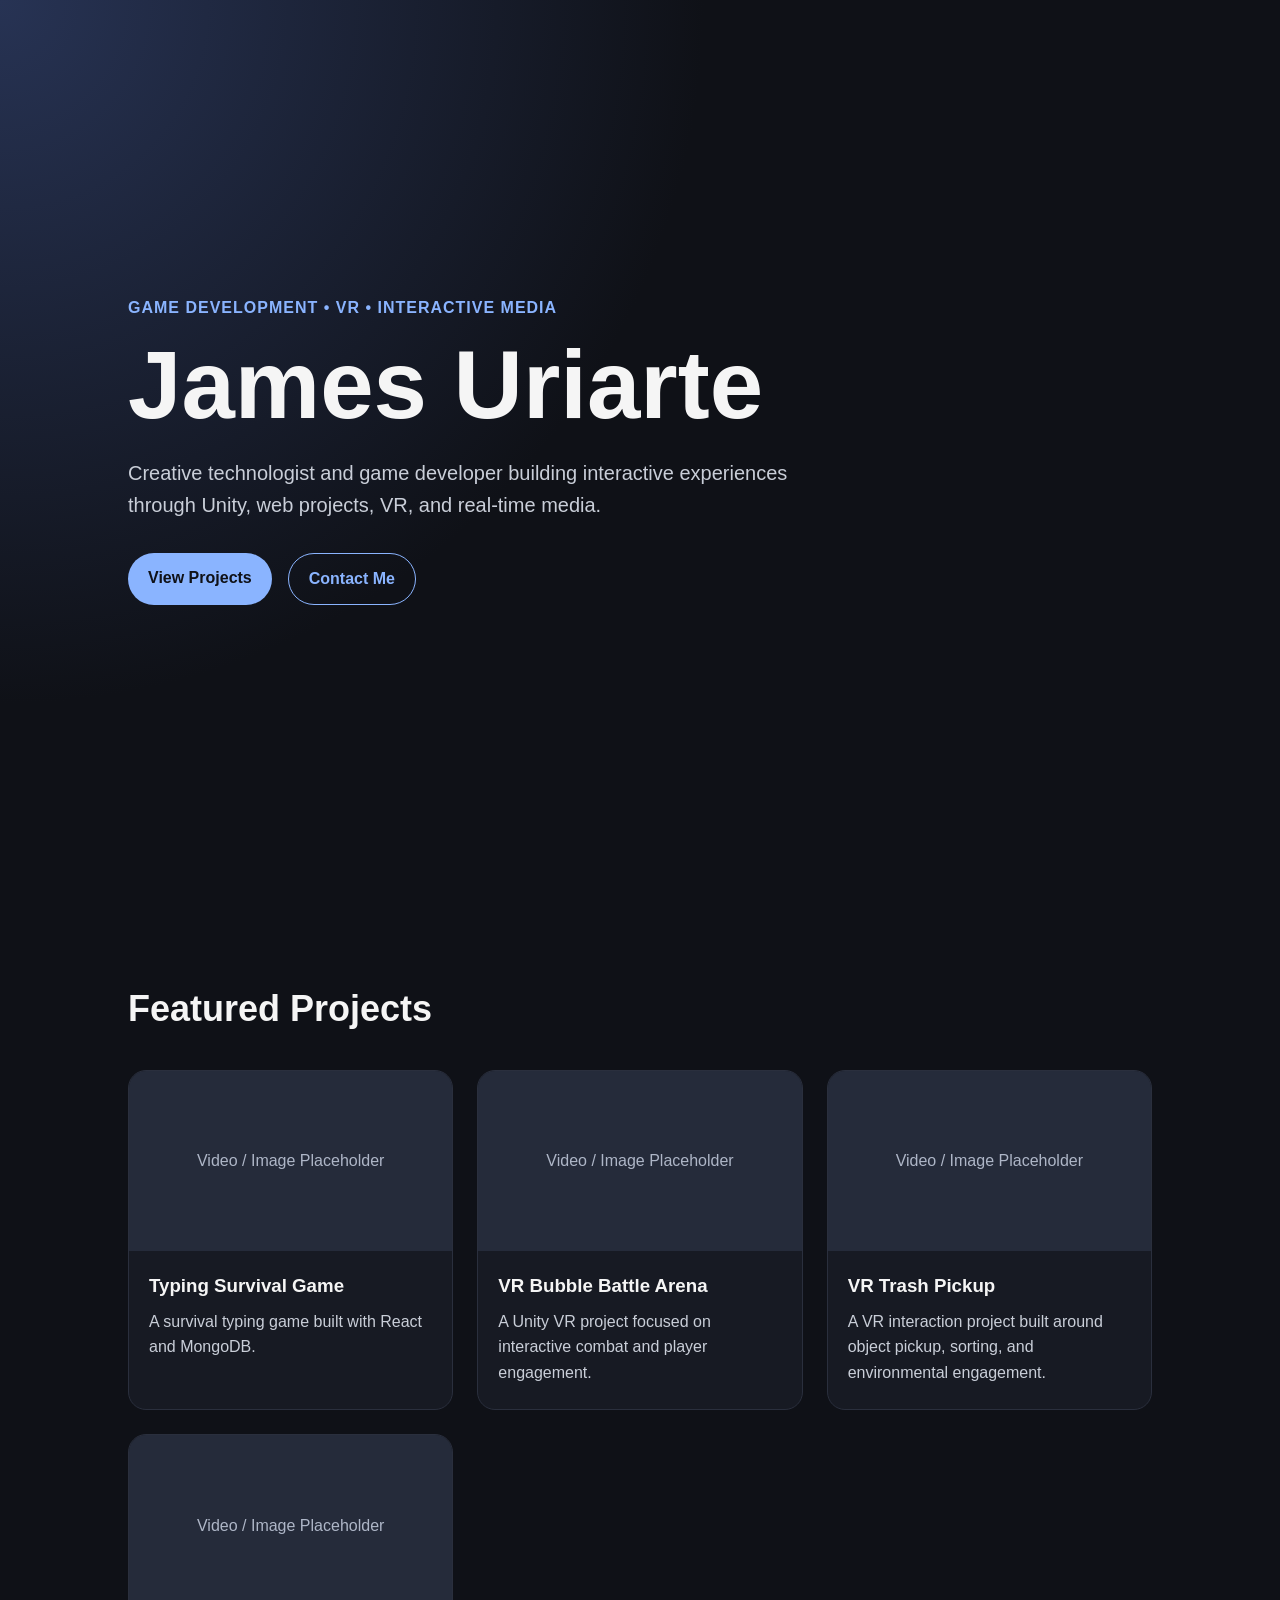
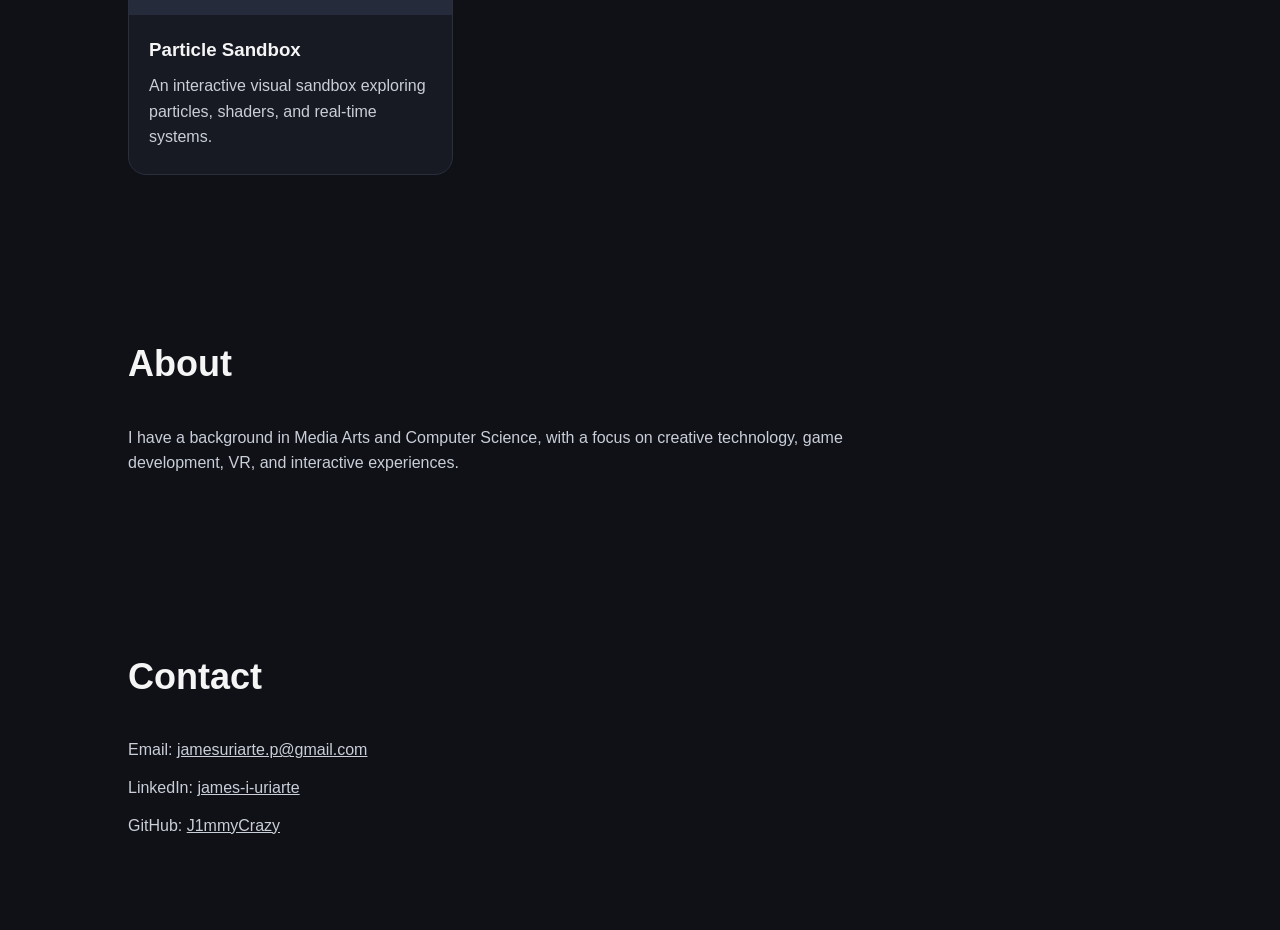
==== index.html @ 33bef52c "Build homepage layout" ====
<!DOCTYPE html>
<html lang="en">
<head>
  <meta charset="UTF-8" />
  <meta name="viewport" content="width=device-width, initial-scale=1.0" />
  <title>James Uriarte | Portfolio</title>
  <link rel="stylesheet" href="style.css" />
</head>
<body>
  <header class="hero">
    <p class="eyebrow">Game Development • VR • Interactive Media</p>
    <h1>James Uriarte</h1>
    <p class="hero-text">
      Creative technologist and game developer building interactive experiences through Unity, web projects, VR, and real-time media.
    </p>

    <div class="hero-buttons">
      <a href="#projects" class="button primary">View Projects</a>
      <a href="#contact" class="button secondary">Contact Me</a>
    </div>
  </header>

  <main>
    <section id="projects" class="section">
      <h2>Featured Projects</h2>

      <div class="project-grid">
        <article class="project-card">
          <div class="project-media">Video / Image Placeholder</div>
          <h3>Typing Survival Game</h3>
          <p>A survival typing game built with React and MongoDB.</p>
        </article>

        <article class="project-card">
          <div class="project-media">Video / Image Placeholder</div>
          <h3>VR Bubble Battle Arena</h3>
          <p>A Unity VR project focused on interactive combat and player engagement.</p>
        </article>

        <article class="project-card">
          <div class="project-media">Video / Image Placeholder</div>
          <h3>VR Trash Pickup</h3>
          <p>A VR interaction project built around object pickup, sorting, and environmental engagement.</p>
        </article>

        <article class="project-card">
          <div class="project-media">Video / Image Placeholder</div>
          <h3>Particle Sandbox</h3>
          <p>An interactive visual sandbox exploring particles, shaders, and real-time systems.</p>
        </article>
      </div>
    </section>

    <section id="about" class="section">
      <h2>About</h2>
      <p>
        I have a background in Media Arts and Computer Science, with a focus on creative technology,
        game development, VR, and interactive experiences.
      </p>
    </section>

    <section id="contact" class="section">
      <h2>Contact</h2>
      <p>Email: <a href="mailto:jamesuriarte.p@gmail.com">jamesuriarte.p@gmail.com</a></p>
      <p>LinkedIn: <a href="https://www.linkedin.com/in/james-i-uriarte/" target="_blank">james-i-uriarte</a></p>
      <p>GitHub: <a href="https://github.com/J1mmyCrazy" target="_blank">J1mmyCrazy</a></p>
    </section>
  </main>

  <script src="script.js"></script>
</body>
</html>
---- style.css ----
* {
  box-sizing: border-box;
  margin: 0;
  padding: 0;
}

body {
  font-family: Arial, Helvetica, sans-serif;
  background: #0f1117;
  color: #f5f5f5;
  line-height: 1.6;
}

a {
  color: inherit;
}

.hero {
  min-height: 100vh;
  display: flex;
  flex-direction: column;
  justify-content: center;
  padding: 80px 10%;
  background: radial-gradient(circle at top left, #273354, #0f1117 45%);
}

.eyebrow {
  color: #8ab4ff;
  font-weight: bold;
  letter-spacing: 1px;
  text-transform: uppercase;
  margin-bottom: 16px;
}

h1 {
  font-size: clamp(3rem, 8vw, 6rem);
  line-height: 1;
  margin-bottom: 24px;
}

.hero-text {
  max-width: 700px;
  font-size: 1.25rem;
  color: #c9ced8;
  margin-bottom: 32px;
}

.hero-buttons {
  display: flex;
  gap: 16px;
  flex-wrap: wrap;
}

.button {
  text-decoration: none;
  padding: 12px 20px;
  border-radius: 999px;
  font-weight: bold;
}

.primary {
  background: #8ab4ff;
  color: #0f1117;
}

.secondary {
  border: 1px solid #8ab4ff;
  color: #8ab4ff;
}

.section {
  padding: 80px 10%;
}

.section h2 {
  font-size: 2.25rem;
  margin-bottom: 32px;
}

.project-grid {
  display: grid;
  grid-template-columns: repeat(auto-fit, minmax(260px, 1fr));
  gap: 24px;
}

.project-card {
  background: #171a23;
  border: 1px solid #2a2f3d;
  border-radius: 18px;
  overflow: hidden;
  padding-bottom: 24px;
}

.project-media {
  height: 180px;
  background: #252b3a;
  display: flex;
  align-items: center;
  justify-content: center;
  color: #aeb6c7;
  margin-bottom: 20px;
}

.project-card h3,
.project-card p {
  padding: 0 20px;
}

.project-card h3 {
  margin-bottom: 8px;
}

.project-card p {
  color: #c9ced8;
}

#about p,
#contact p {
  max-width: 800px;
  color: #c9ced8;
  margin-bottom: 12px;
}
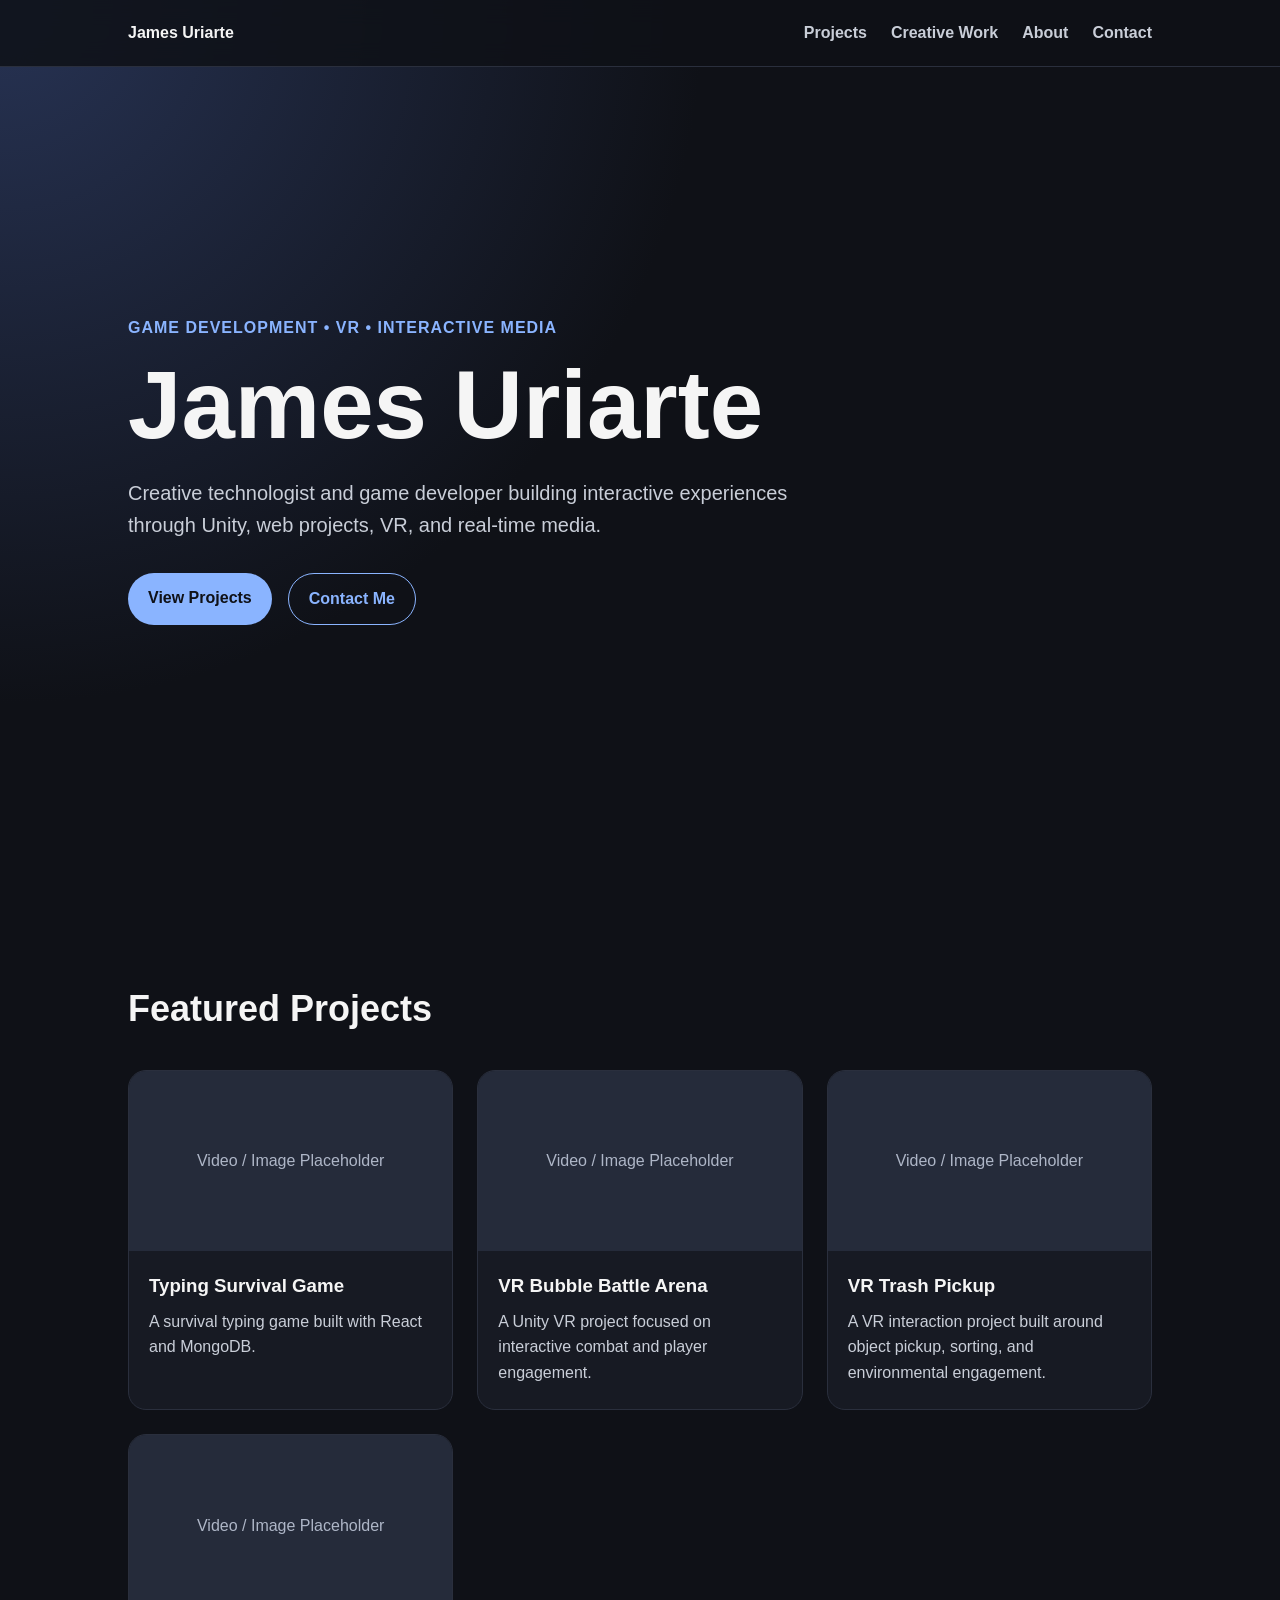
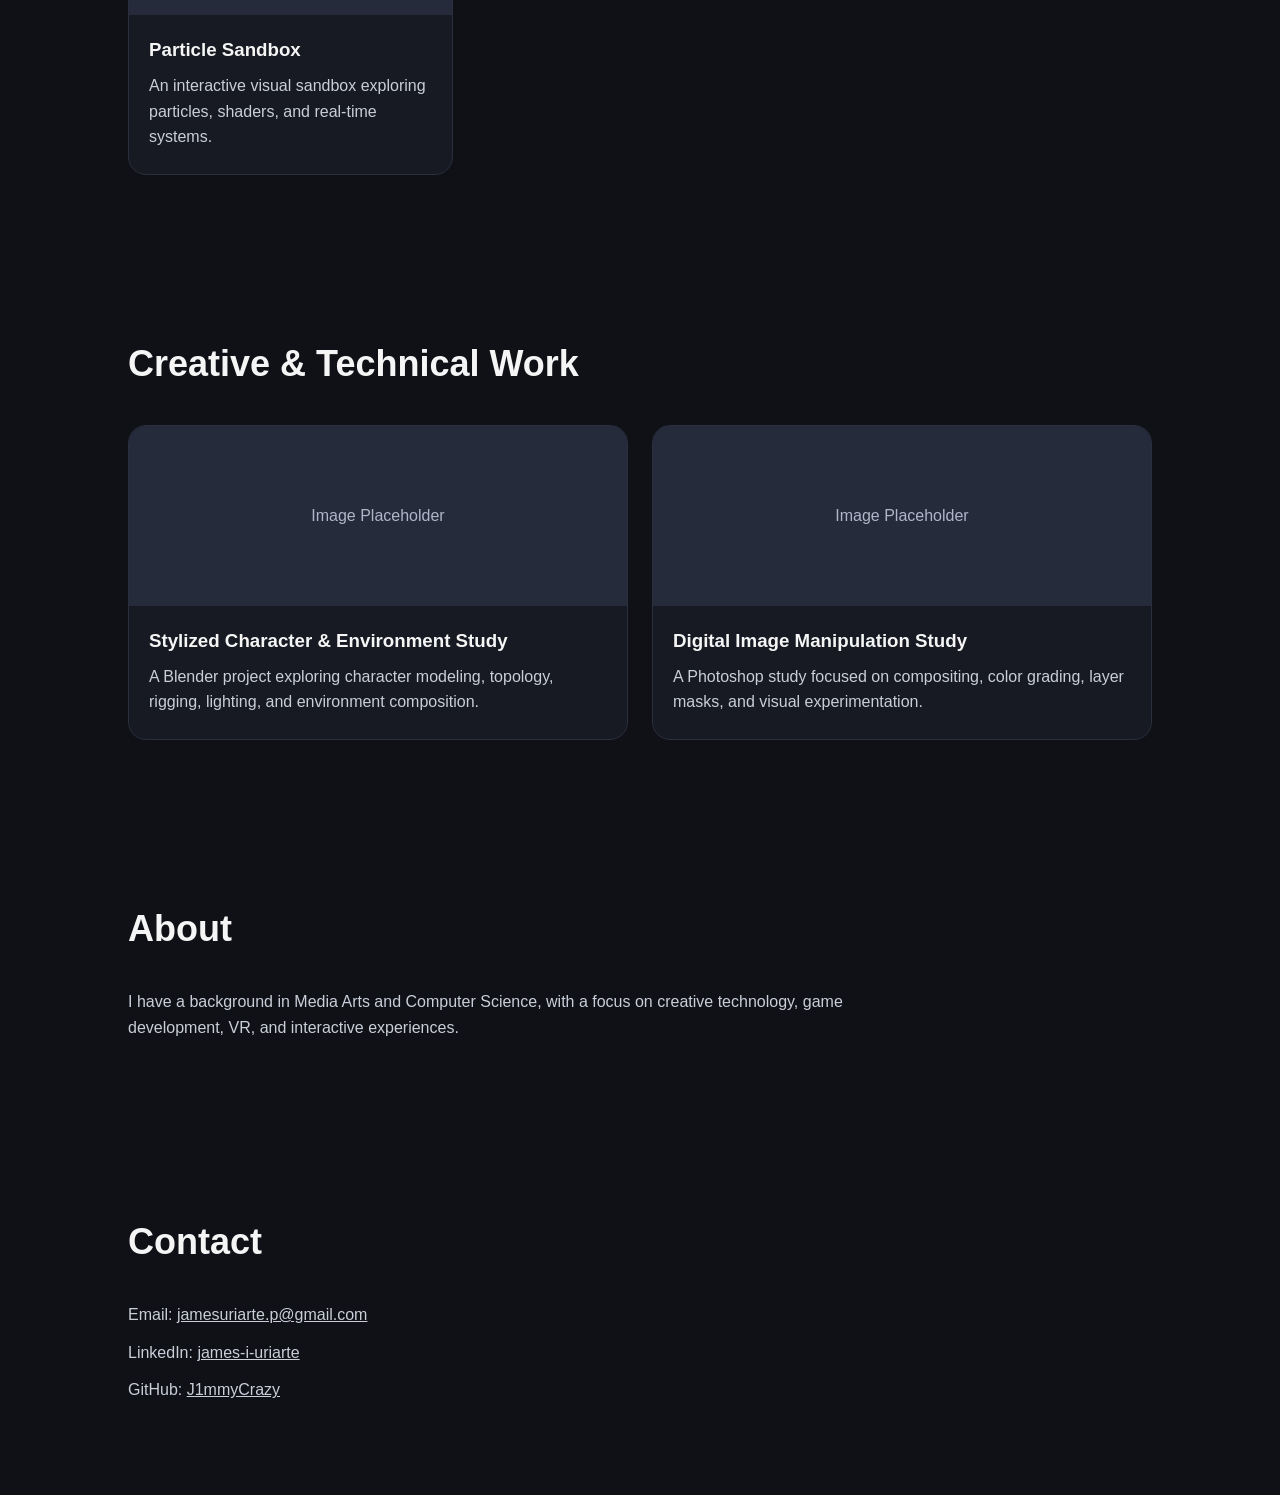
==== commit 2d5a633b: "Add navigation and creative work section" ====
--- a/index.html
+++ b/index.html
@@ -7,6 +7,17 @@
   <link rel="stylesheet" href="style.css" />
 </head>
 <body>
+  <nav class="navbar">
+    <a href="index.html" class="logo">James Uriarte</a>
+
+    <div class="nav-links">
+      <a href="#projects">Projects</a>
+      <a href="#creative-work">Creative Work</a>
+      <a href="#about">About</a>
+      <a href="#contact">Contact</a>
+    </div>
+  </nav>
+
   <header class="hero">
     <p class="eyebrow">Game Development • VR • Interactive Media</p>
     <h1>James Uriarte</h1>
@@ -51,6 +62,28 @@
       </div>
     </section>
 
+    <section id="creative-work" class="section">
+      <h2>Creative & Technical Work</h2>
+
+      <div class="project-grid">
+        <a href="projects/stylized-character-environment.html" class="project-card link-card">
+          <div class="project-media">Image Placeholder</div>
+          <h3>Stylized Character & Environment Study</h3>
+          <p>
+            A Blender project exploring character modeling, topology, rigging, lighting, and environment composition.
+          </p>
+        </a>
+
+        <a href="projects/digital-image-manipulation.html" class="project-card link-card">
+          <div class="project-media">Image Placeholder</div>
+          <h3>Digital Image Manipulation Study</h3>
+          <p>
+            A Photoshop study focused on compositing, color grading, layer masks, and visual experimentation.
+          </p>
+        </a>
+      </div>
+    </section>
+
     <section id="about" class="section">
       <h2>About</h2>
       <p>
--- a/style.css
+++ b/style.css
@@ -2,6 +2,10 @@
   box-sizing: border-box;
   margin: 0;
   padding: 0;
+}
+
+html {
+  scroll-behavior: smooth;
 }
 
 body {
@@ -15,12 +19,47 @@
   color: inherit;
 }
 
+.navbar {
+  position: fixed;
+  top: 0;
+  width: 100%;
+  padding: 20px 10%;
+  display: flex;
+  justify-content: space-between;
+  align-items: center;
+  background: rgba(15, 17, 23, 0.85);
+  backdrop-filter: blur(12px);
+  border-bottom: 1px solid #2a2f3d;
+  z-index: 100;
+}
+
+.logo {
+  text-decoration: none;
+  font-weight: bold;
+  color: #f5f5f5;
+}
+
+.nav-links {
+  display: flex;
+  gap: 24px;
+}
+
+.nav-links a {
+  text-decoration: none;
+  color: #c9ced8;
+  font-weight: bold;
+}
+
+.nav-links a:hover {
+  color: #8ab4ff;
+}
+
 .hero {
   min-height: 100vh;
   display: flex;
   flex-direction: column;
   justify-content: center;
-  padding: 80px 10%;
+  padding: 120px 10% 80px;
   background: radial-gradient(circle at top left, #273354, #0f1117 45%);
 }
 
@@ -114,9 +153,40 @@
   color: #c9ced8;
 }
 
+.link-card {
+  display: block;
+  text-decoration: none;
+  color: inherit;
+  transition: transform 0.2s ease, border-color 0.2s ease;
+}
+
+.link-card:hover {
+  transform: translateY(-6px);
+  border-color: #8ab4ff;
+}
+
 #about p,
 #contact p {
   max-width: 800px;
   color: #c9ced8;
   margin-bottom: 12px;
+}
+
+@media (max-width: 700px) {
+  .navbar {
+    position: static;
+    flex-direction: column;
+    gap: 12px;
+  }
+
+  .nav-links {
+    flex-wrap: wrap;
+    justify-content: center;
+    gap: 14px;
+  }
+
+  .hero {
+    min-height: auto;
+    padding-top: 80px;
+  }
 }
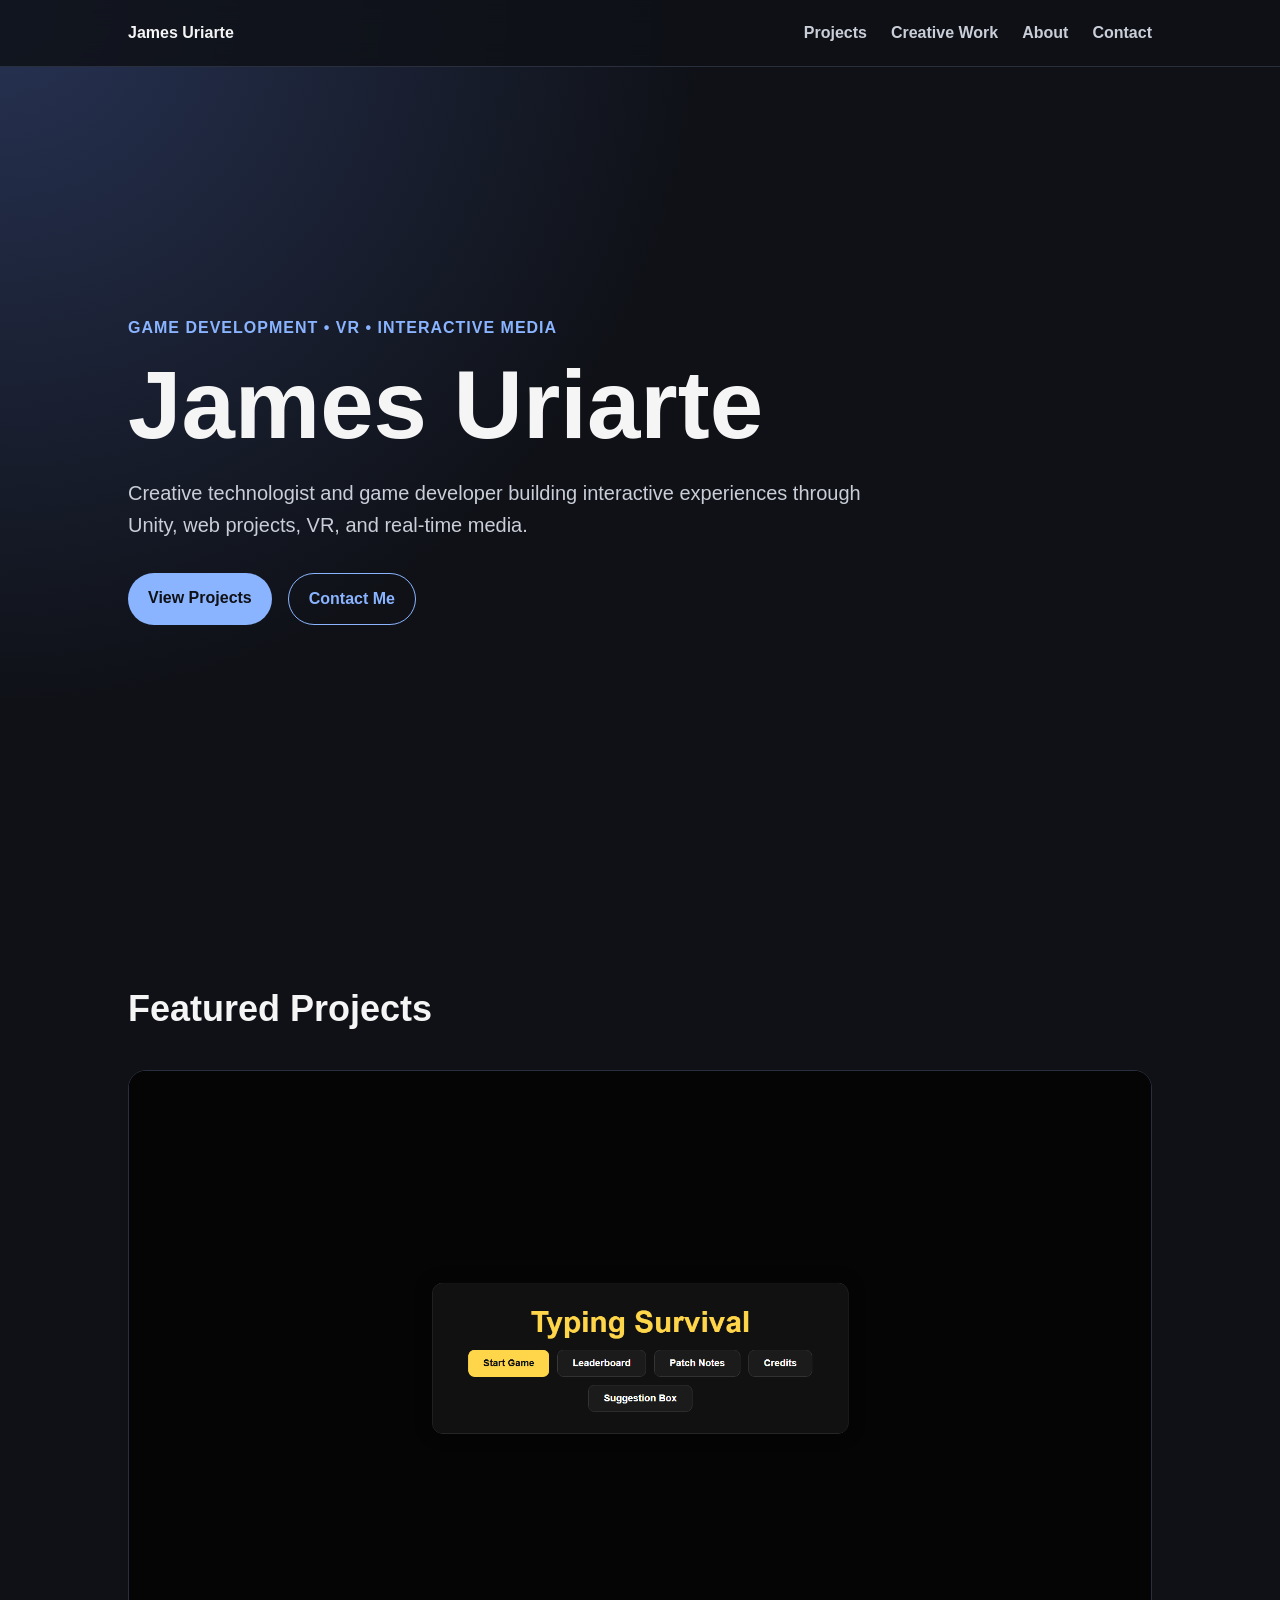
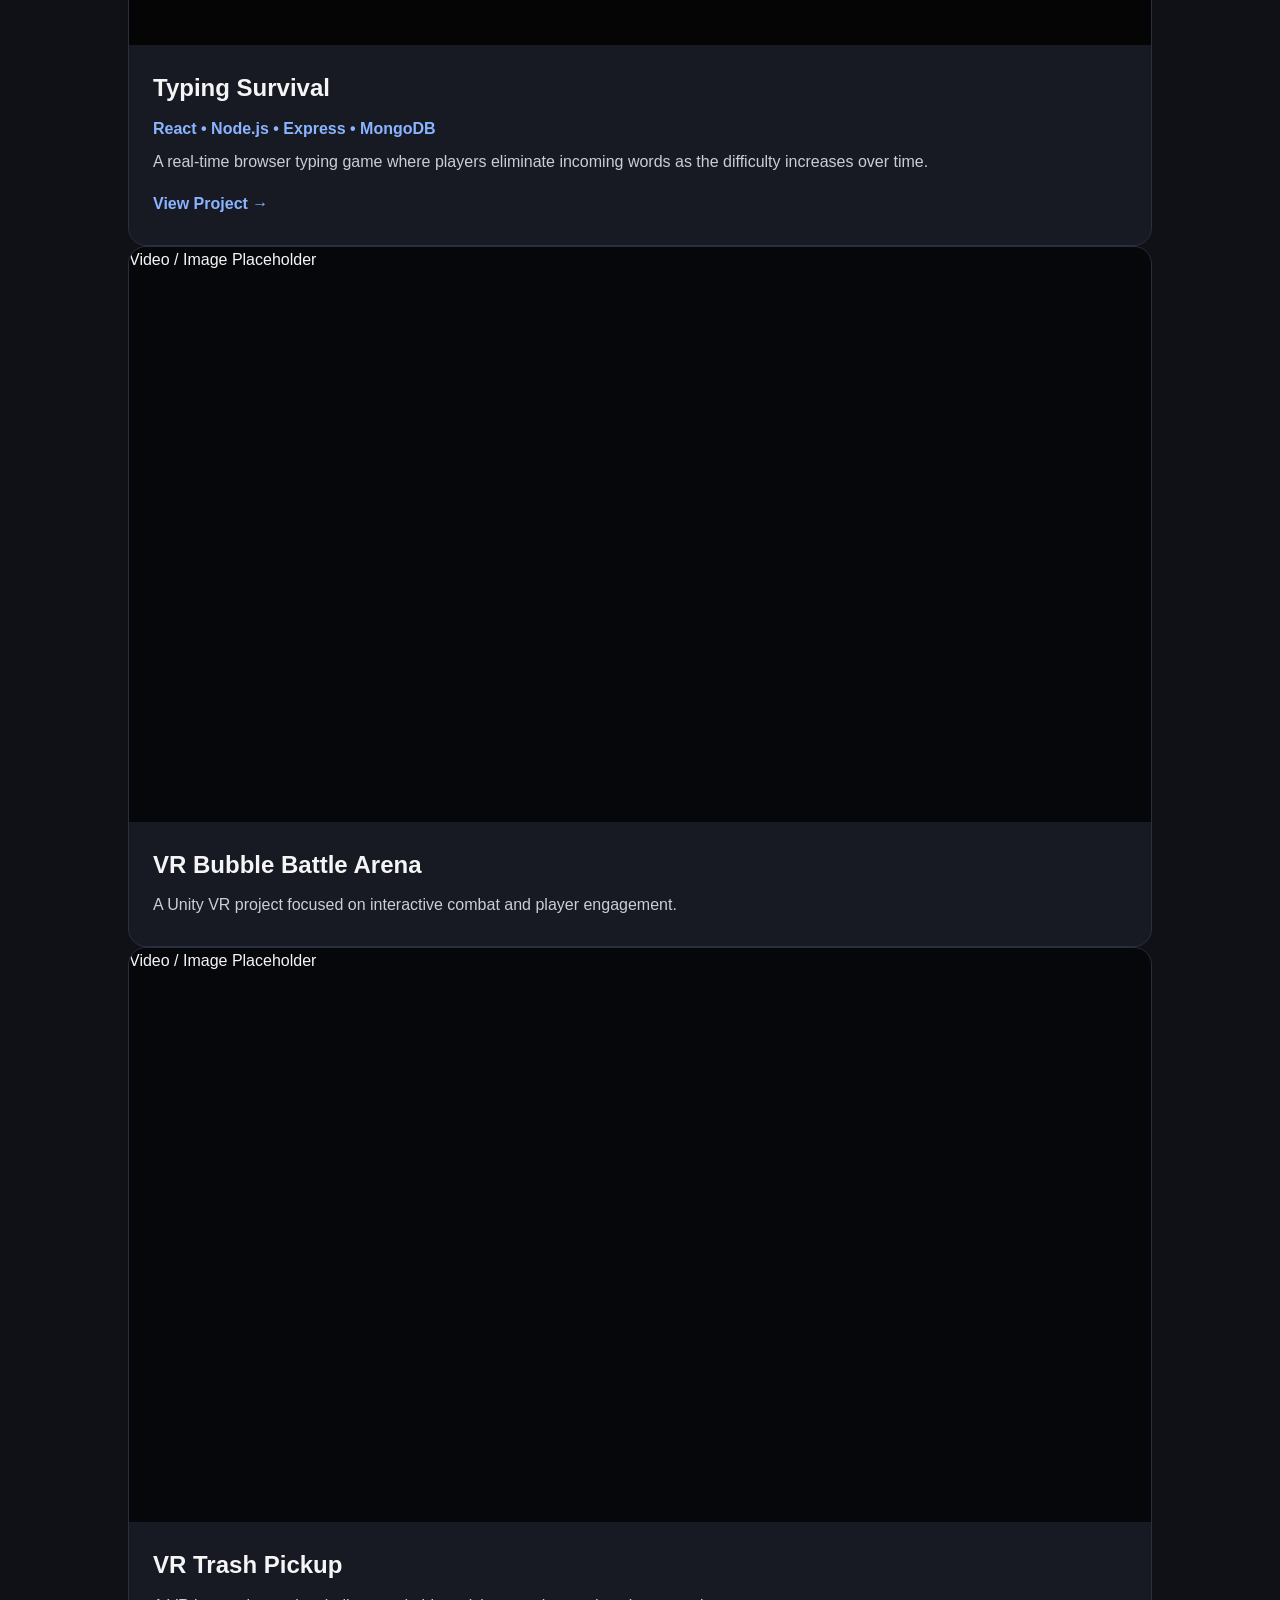
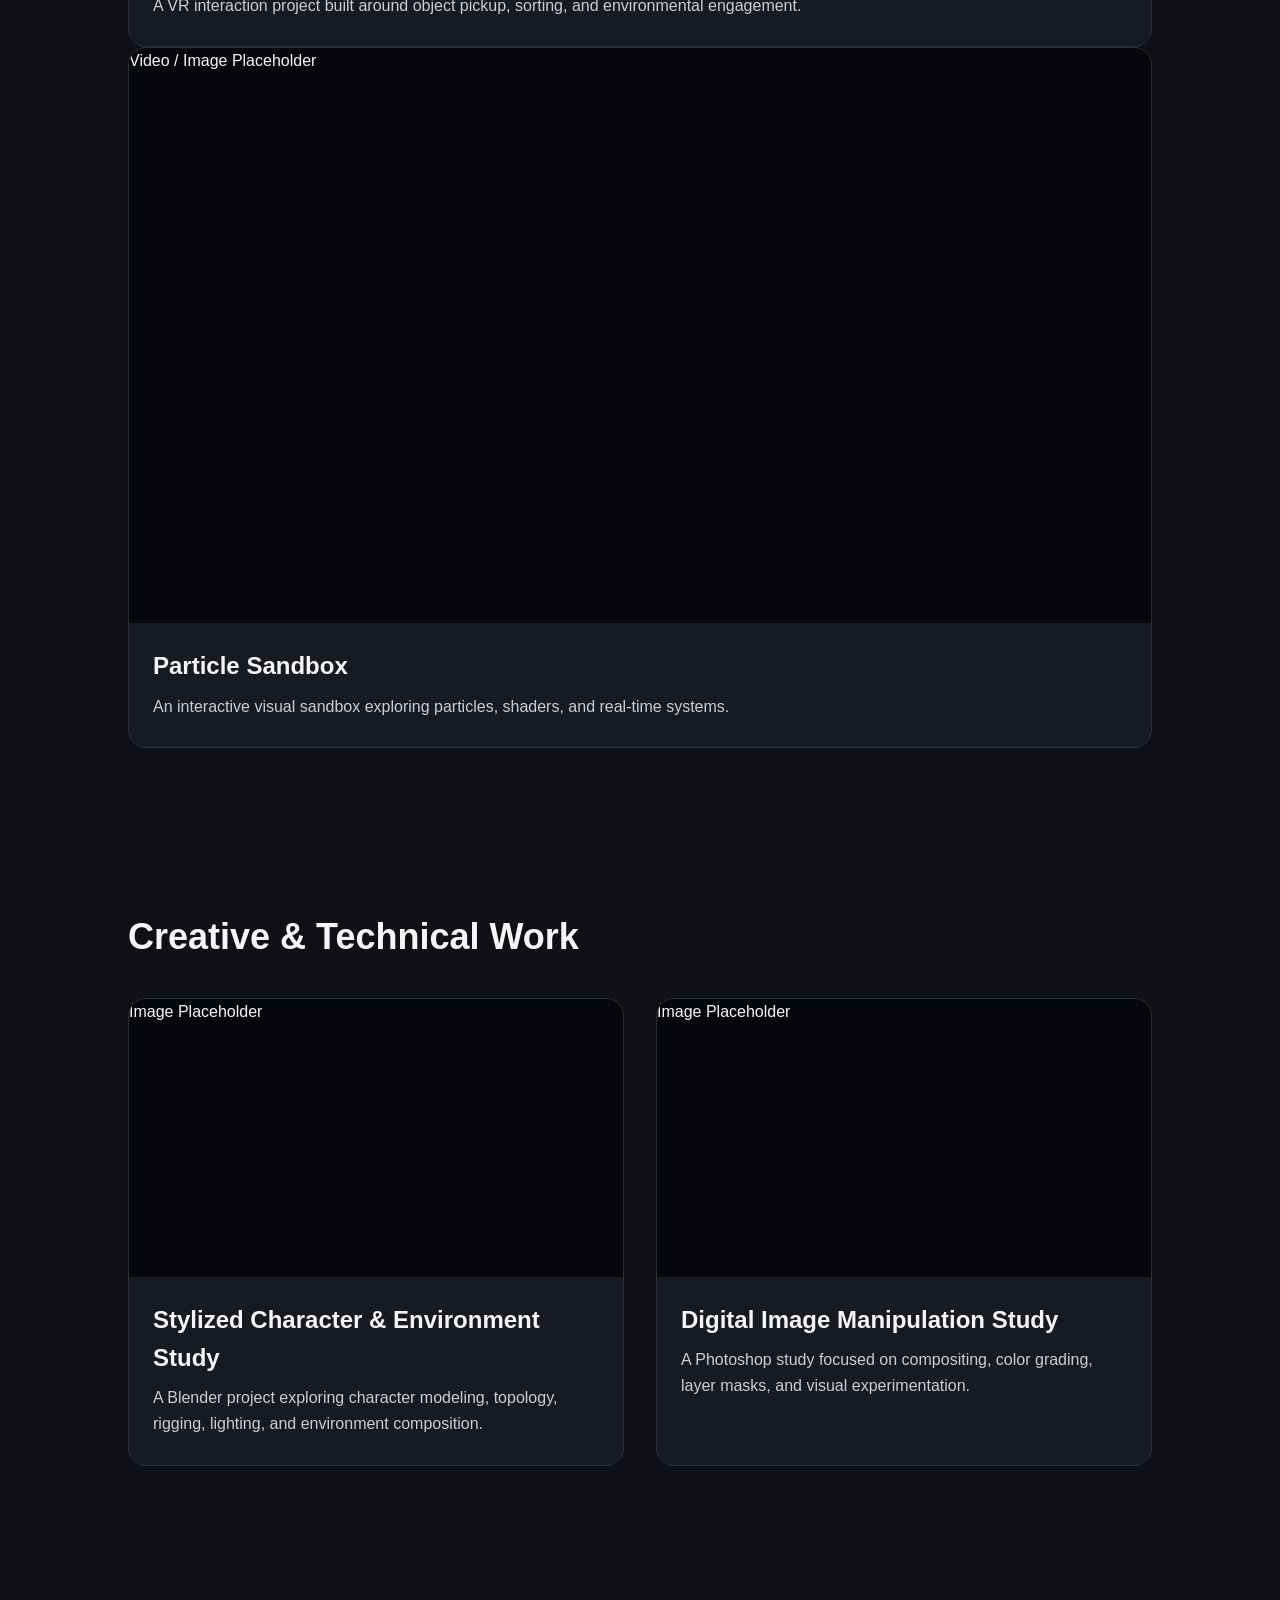
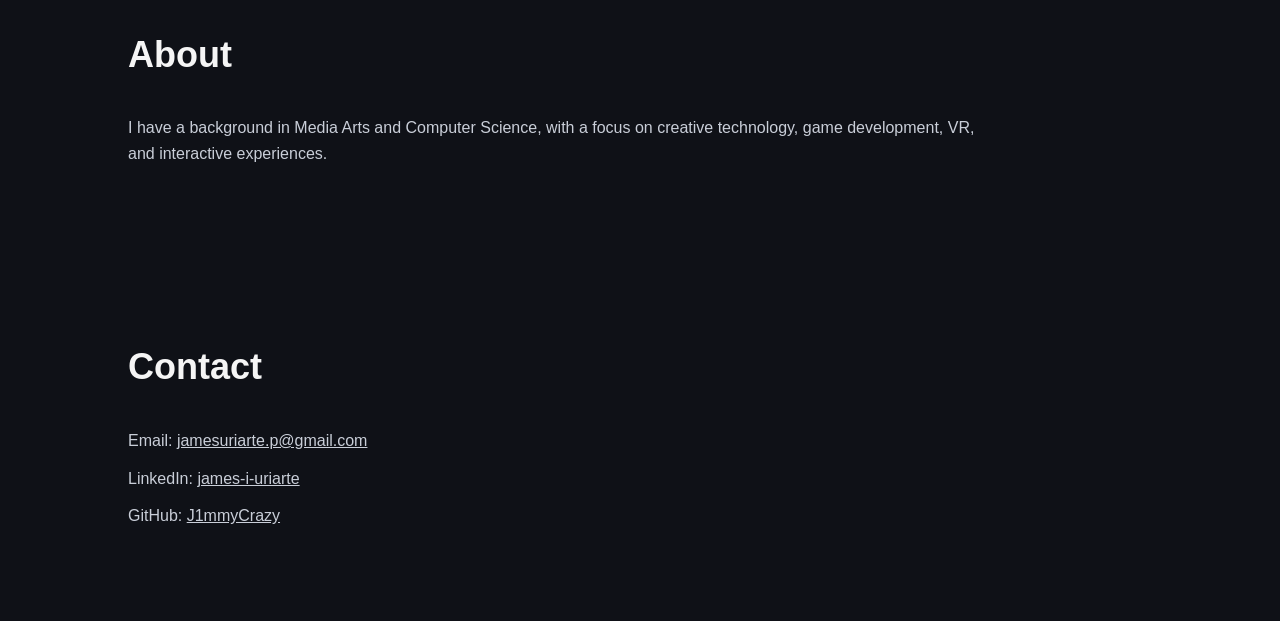
==== commit fd95eed4: "added typing survival page png/gif and change project layout" ====
--- a/index.html
+++ b/index.html
@@ -35,12 +35,27 @@
     <section id="projects" class="section">
       <h2>Featured Projects</h2>
 
-      <div class="project-grid">
-        <article class="project-card">
-          <div class="project-media">Video / Image Placeholder</div>
-          <h3>Typing Survival Game</h3>
-          <p>A survival typing game built with React and MongoDB.</p>
-        </article>
+      <a href="projects/typing-survival-game.html" class="project-card link-card">
+  <div class="project-media hover-preview">
+    <img
+      class="preview-image"
+      src="assets/images/typing-survival-cover.png"
+      alt="Typing Survival gameplay screenshot"
+    />
+    <img
+      class="preview-gif"
+      src="assets/images/typing-survival-preview.gif"
+      alt="Typing Survival gameplay preview"
+    />
+  </div>
+
+  <h3>Typing Survival</h3>
+  <p class="project-tech">React • Node.js • Express • MongoDB</p>
+  <p>
+    A real-time browser typing game where players eliminate incoming words as the difficulty increases over time.
+  </p>
+  <span class="view-project">View Project →</span>
+</a>
 
         <article class="project-card">
           <div class="project-media">Video / Image Placeholder</div>
--- a/style.css
+++ b/style.css
@@ -63,6 +63,10 @@
   background: radial-gradient(circle at top left, #273354, #0f1117 45%);
 }
 
+.project-hero {
+  min-height: 70vh;
+}
+
 .eyebrow {
   color: #8ab4ff;
   font-weight: bold;
@@ -78,7 +82,7 @@
 }
 
 .hero-text {
-  max-width: 700px;
+  max-width: 760px;
   font-size: 1.25rem;
   color: #c9ced8;
   margin-bottom: 32px;
@@ -95,6 +99,11 @@
   padding: 12px 20px;
   border-radius: 999px;
   font-weight: bold;
+  transition: all 0.25s ease;
+}
+
+.button:hover {
+  transform: translateY(-2px);
 }
 
 .primary {
@@ -118,8 +127,8 @@
 
 .project-grid {
   display: grid;
-  grid-template-columns: repeat(auto-fit, minmax(260px, 1fr));
-  gap: 24px;
+  grid-template-columns: 1fr;
+  gap: 32px;
 }
 
 .project-card {
@@ -127,26 +136,39 @@
   border: 1px solid #2a2f3d;
   border-radius: 18px;
   overflow: hidden;
-  padding-bottom: 24px;
+  padding-bottom: 28px;
+  transition: transform 0.2s ease, border-color 0.2s ease;
+}
+
+.project-card:hover {
+  transform: translateY(-6px);
+  border-color: #8ab4ff;
 }
 
 .project-media {
-  height: 180px;
-  background: #252b3a;
-  display: flex;
-  align-items: center;
-  justify-content: center;
-  color: #aeb6c7;
-  margin-bottom: 20px;
+  width: 100%;
+  aspect-ratio: 16 / 9;
+  background: #05070b;
+  overflow: hidden;
+  margin-bottom: 24px;
+}
+
+.project-media img,
+.project-media video {
+  width: 100%;
+  height: 100%;
+  object-fit: contain;
+  background: #05070b;
 }
 
 .project-card h3,
 .project-card p {
-  padding: 0 20px;
+  padding: 0 24px;
 }
 
 .project-card h3 {
   margin-bottom: 8px;
+  font-size: 1.5rem;
 }
 
 .project-card p {
@@ -157,19 +179,101 @@
   display: block;
   text-decoration: none;
   color: inherit;
-  transition: transform 0.2s ease, border-color 0.2s ease;
-}
-
-.link-card:hover {
-  transform: translateY(-6px);
-  border-color: #8ab4ff;
+}
+
+.hover-preview {
+  position: relative;
+}
+
+.preview-image,
+.preview-gif {
+  position: absolute;
+  inset: 0;
+}
+
+.preview-gif {
+  opacity: 0;
+  transition: opacity 0.25s ease;
+}
+
+.project-card:hover .preview-gif {
+  opacity: 1;
+}
+
+.project-tech {
+  color: #8ab4ff !important;
+  font-weight: bold;
+  margin-bottom: 8px;
+}
+
+.view-project {
+  display: inline-block;
+  padding: 16px 24px 0;
+  color: #8ab4ff;
+  font-weight: bold;
 }
 
 #about p,
 #contact p {
-  max-width: 800px;
+  max-width: 850px;
   color: #c9ced8;
   margin-bottom: 12px;
+}
+
+.tag-list {
+  display: flex;
+  flex-wrap: wrap;
+  gap: 12px;
+}
+
+.tag-list span {
+  background: #171a23;
+  border: 1px solid #2a2f3d;
+  color: #c9ced8;
+  padding: 10px 14px;
+  border-radius: 999px;
+  font-weight: bold;
+}
+
+.case-study-block {
+  background: #171a23;
+  border: 1px solid #2a2f3d;
+  border-radius: 18px;
+  padding: 24px;
+  margin-bottom: 20px;
+}
+
+.case-study-block h3 {
+  margin-bottom: 10px;
+}
+
+.case-study-block p,
+.section p {
+  max-width: 850px;
+  color: #c9ced8;
+}
+
+.video-embed {
+  position: relative;
+  width: 100%;
+  max-width: 1000px;
+  aspect-ratio: 16 / 9;
+  background: #171a23;
+  border: 1px solid #2a2f3d;
+  border-radius: 18px;
+  overflow: hidden;
+}
+
+.video-embed iframe {
+  width: 100%;
+  height: 100%;
+  border: 0;
+}
+
+@media (min-width: 900px) {
+  #creative-work .project-grid {
+    grid-template-columns: repeat(2, 1fr);
+  }
 }
 
 @media (max-width: 700px) {
@@ -189,4 +293,8 @@
     min-height: auto;
     padding-top: 80px;
   }
+
+  .section {
+    padding: 60px 6%;
+  }
 }
